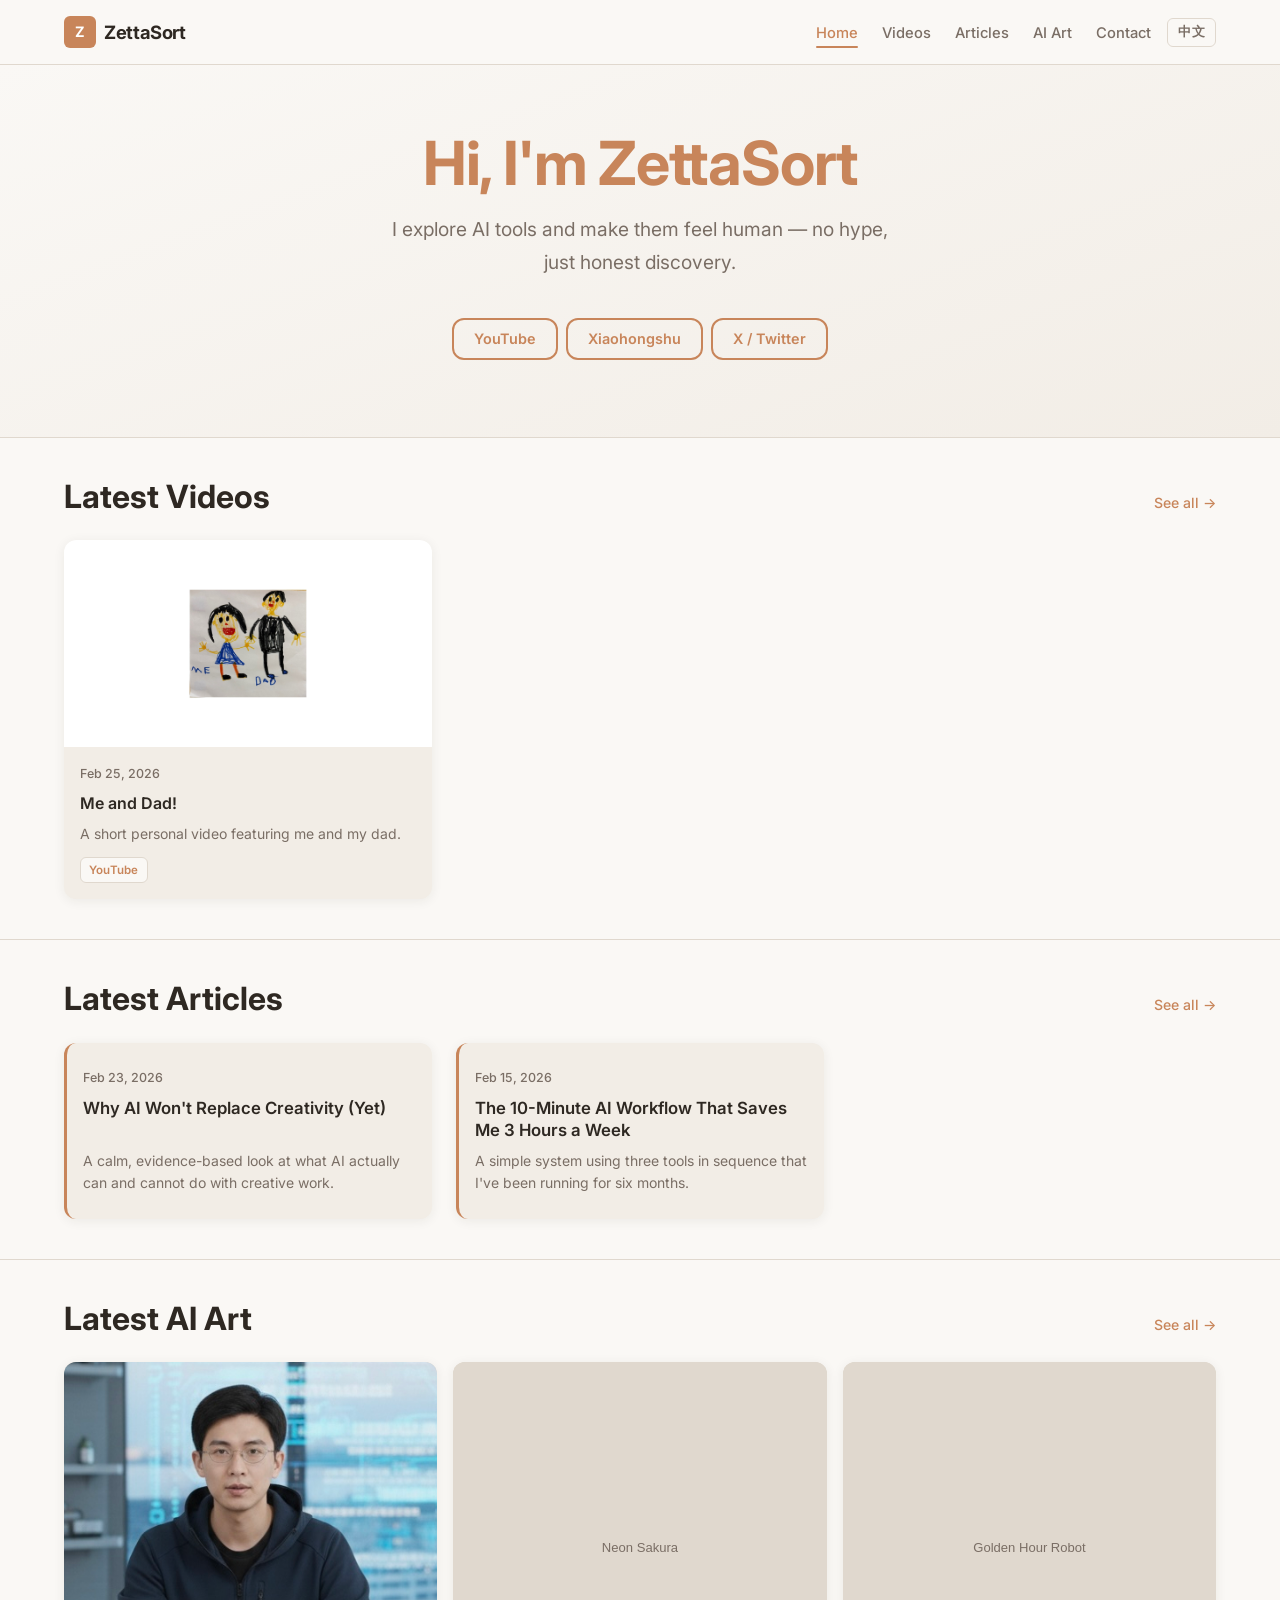
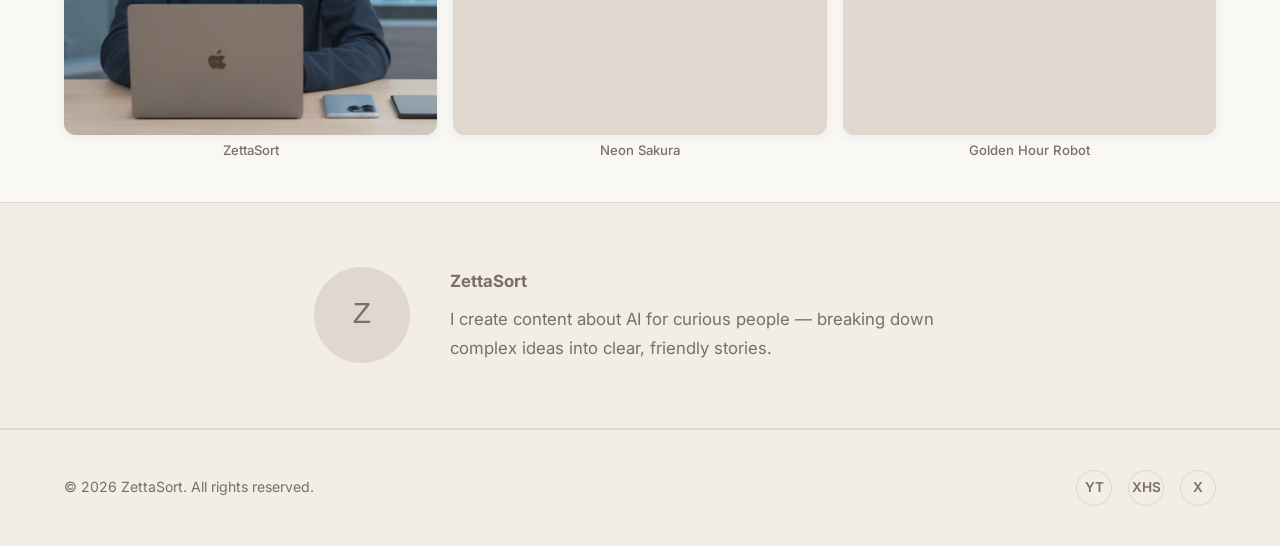
==== index.html @ 33625579 "Initial commit: ZettaSort personal website Complete static site with bilingual EN/ZH support, Decap " ====
<!DOCTYPE html>
<html lang="en" data-lang="en">
<head>
  <meta charset="UTF-8">
  <meta name="viewport" content="width=device-width, initial-scale=1.0">
  <meta name="description" content="ZettaSort — AI content creator. Videos, articles, and AI art exploring the future of artificial intelligence.">
  <title>ZettaSort — AI Content Creator</title>
  <link rel="stylesheet" href="css/base.css">
  <link rel="stylesheet" href="css/layout.css">
  <link rel="stylesheet" href="css/components.css">
</head>
<body data-page="home">

  <!-- ── Navigation ── -->
  <header class="site-header">
    <nav class="nav" role="navigation" aria-label="Main navigation">
      <a class="nav__logo" href="index.html" aria-label="ZettaSort home">
        <div class="nav__logo-mark" aria-hidden="true">Z</div>
        ZettaSort
      </a>
      <button class="nav__hamburger" id="hamburger"
              aria-label="Toggle navigation menu" aria-expanded="false">
        <span></span><span></span><span></span>
      </button>
      <ul class="nav__links" id="navLinks" role="list">
        <li><a href="index.html"    data-i18n="nav.home">Home</a></li>
        <li><a href="videos.html"   data-i18n="nav.videos">Videos</a></li>
        <li><a href="articles.html" data-i18n="nav.articles">Articles</a></li>
        <li><a href="art.html"      data-i18n="nav.art">AI Art</a></li>
        <li><a href="contact.html"  data-i18n="nav.contact">Contact</a></li>
      </ul>
      <button class="lang-toggle" id="langToggle" aria-label="Switch language">中文</button>
    </nav>
  </header>

  <!-- ── Main ── -->
  <main class="page-main" style="padding-block: 0;">

    <!-- Hero -->
    <section class="hero">
      <div class="hero__inner container">
        <h1 class="hero__title">
          <span data-i18n="home.hero.title">Hi, I'm ZettaSort</span>
        </h1>
        <p class="hero__tagline" data-i18n="home.hero.tagline">
          I explore AI tools and make them feel human — no hype, just honest discovery.
        </p>
        <div class="hero__social-links">
          <a class="btn btn--outline" href="https://www.youtube.com/@ZettaSort" target="_blank" rel="noopener"
             data-i18n="home.hero.yt">YouTube</a>
          <a class="btn btn--outline" href="https://www.xiaohongshu.com/user/profile/6729a3a4000000001d02c2bb?xsec_token=YByugDbW_jZWxoYH6QohM_JCKwJRqe5VmwM71KMIkJ3wg=&xsec_source=app_share&xhsshare=CopyLink&shareRedId=OD00OUQ4RT02NzUyOTgwNjdHOTlHN0hL&apptime=1772090564&share_id=cf8041309ef640d5a1a70d015d2a26c6" target="_blank" rel="noopener"
             data-i18n="home.hero.xhs">Xiaohongshu</a>
          <a class="btn btn--outline" href="https://x.com/jintanghe88?s=21" target="_blank" rel="noopener"
             data-i18n="home.hero.x">X / Twitter</a>
        </div>
      </div>
    </section>

    <!-- Latest Videos -->
    <section class="preview-section">
      <div class="container">
        <div class="section-header">
          <h2 data-i18n="home.latest.videos">Latest Videos</h2>
          <a class="see-all" href="videos.html" data-i18n="home.seeAll">See all →</a>
        </div>
        <div class="card-grid" id="homeVideos" aria-label="Latest videos"></div>
      </div>
    </section>

    <!-- Latest Articles -->
    <section class="preview-section">
      <div class="container">
        <div class="section-header">
          <h2 data-i18n="home.latest.articles">Latest Articles</h2>
          <a class="see-all" href="articles.html" data-i18n="home.seeAll">See all →</a>
        </div>
        <div class="card-grid" id="homeArticles" aria-label="Latest articles"></div>
      </div>
    </section>

    <!-- Latest AI Art -->
    <section class="preview-section">
      <div class="container">
        <div class="section-header">
          <h2 data-i18n="home.latest.art">Latest AI Art</h2>
          <a class="see-all" href="art.html" data-i18n="home.seeAll">See all →</a>
        </div>
        <div class="art-grid art-grid--preview" id="homeArt" aria-label="Latest AI art"></div>
      </div>
    </section>

    <!-- About snippet -->
    <section class="about-snippet">
      <div class="about-snippet__inner container">
        <img class="about-snippet__avatar"
             src="data:image/svg+xml,%3Csvg xmlns='http://www.w3.org/2000/svg' width='96' height='96' viewBox='0 0 96 96'%3E%3Ccircle fill='%23e0d8ce' cx='48' cy='48' r='48'/%3E%3Ctext fill='%237a6e65' font-family='sans-serif' font-size='32' x='50%25' y='50%25' text-anchor='middle' dominant-baseline='middle'%3EZ%3C/text%3E%3C/svg%3E"
             alt="ZettaSort avatar">
        <div class="about-snippet__text">
          <p class="about-snippet__name" data-i18n="home.about.name">ZettaSort</p>
          <p data-i18n="home.about.bio">
            I create content about AI for curious people — breaking down complex ideas into clear, friendly stories.
          </p>
        </div>
      </div>
    </section>

  </main>

  <!-- ── Footer ── -->
  <footer class="site-footer">
    <div class="footer__inner">
      <p class="footer__left" data-i18n="footer.copy">© 2026 ZettaSort. All rights reserved.</p>
      <div class="footer__social" aria-label="Social media links">
        <a href="https://www.youtube.com/@ZettaSort" target="_blank" rel="noopener" aria-label="YouTube" title="YouTube">YT</a>
        <a href="https://www.xiaohongshu.com/user/profile/6729a3a4000000001d02c2bb?xsec_token=YByugDbW_jZWxoYH6QohM_JCKwJRqe5VmwM71KMIkJ3wg=&xsec_source=app_share&xhsshare=CopyLink&shareRedId=OD00OUQ4RT02NzUyOTgwNjdHOTlHN0hL&apptime=1772090564&share_id=cf8041309ef640d5a1a70d015d2a26c6" target="_blank" rel="noopener" aria-label="Xiaohongshu" title="Xiaohongshu">XHS</a>
        <a href="https://x.com/jintanghe88?s=21" target="_blank" rel="noopener" aria-label="X / Twitter" title="X / Twitter">X</a>
      </div>
    </div>
  </footer>

  <script src="https://identity.netlify.com/v1/netlify-identity-widget.js"></script>
  <script src="js/i18n.js"></script>
  <script src="js/content-loader.js"></script>
  <script src="js/render.js"></script>
  <script src="js/main.js"></script>
  <script>
    /* Redirect to /admin/ after Netlify Identity login */
    if (window.netlifyIdentity) {
      window.netlifyIdentity.on('init', user => {
        if (!user) {
          window.netlifyIdentity.on('login', () => {
            document.location.href = '/admin/';
          });
        }
      });
    }
  </script>
</body>
</html>
---- css/base.css ----
/* ============================================================
   base.css — Design tokens, reset, typography
   ============================================================ */

@import url('https://fonts.googleapis.com/css2?family=Inter:wght@400;500;600;700&display=swap');

/* ── Design Tokens ─────────────────────────────────────────── */
:root {
  /* Brand colors */
  --color-bg:          #faf8f5;
  --color-surface:     #f2ede6;
  --color-accent:      #c8855a;
  --color-accent-dark: #a8643a;
  --color-text:        #2e2822;
  --color-text-muted:  #7a6e65;
  --color-border:      #e0d8ce;
  --color-white:       #ffffff;

  /* Typography */
  --font-sans: 'Inter', 'PingFang SC', 'Noto Sans SC', 'Microsoft YaHei', sans-serif;
  --line-height-base:    1.75;
  --line-height-heading: 1.2;

  /* Spacing */
  --space-xs:  0.25rem;
  --space-sm:  0.5rem;
  --space-md:  1rem;
  --space-lg:  1.5rem;
  --space-xl:  2.5rem;
  --space-2xl: 4rem;

  /* Radii */
  --radius-sm: 6px;
  --radius-md: 12px;
  --radius-lg: 20px;

  /* Shadows */
  --shadow-card:       0 2px 12px rgba(46, 40, 34, 0.07);
  --shadow-card-hover: 0 6px 24px rgba(46, 40, 34, 0.13);

  /* Transitions */
  --transition-fast: 150ms ease;
  --transition-base: 250ms ease;

  /* Layout */
  --container-max:    1200px;
  --container-narrow: 760px;
}

/* ── Reset ─────────────────────────────────────────────────── */
*, *::before, *::after {
  box-sizing: border-box;
  margin: 0;
  padding: 0;
}

html {
  font-size: 16px;
  scroll-behavior: smooth;
  -webkit-text-size-adjust: 100%;
}

body {
  font-family: var(--font-sans);
  font-size: 1rem;
  line-height: var(--line-height-base);
  color: var(--color-text);
  background-color: var(--color-bg);
  min-height: 100vh;
}

img, video {
  display: block;
  max-width: 100%;
  height: auto;
}

a {
  color: var(--color-accent);
  text-decoration: none;
  transition: color var(--transition-fast);
}

a:hover { color: var(--color-accent-dark); }

ul, ol { list-style: none; }

button, input, select, textarea {
  font-family: inherit;
  font-size: inherit;
}

/* ── Typography ────────────────────────────────────────────── */
h1, h2, h3, h4 {
  line-height: var(--line-height-heading);
  font-weight: 700;
  color: var(--color-text);
}

h1 { font-size: clamp(1.8rem, 4vw, 3rem); }
h2 { font-size: clamp(1.4rem, 3vw, 2rem); }
h3 { font-size: 1.15rem; }

p { color: var(--color-text); }

/* ── Utility ───────────────────────────────────────────────── */
.sr-only {
  position: absolute;
  width: 1px; height: 1px;
  padding: 0; margin: -1px;
  overflow: hidden;
  clip: rect(0,0,0,0);
  border: 0;
}

.text-muted { color: var(--color-text-muted); }
---- css/layout.css ----
/* ============================================================
   layout.css — Nav, footer, containers, grids, responsive
   ============================================================ */

/* ── Containers ────────────────────────────────────────────── */
.container {
  max-width: var(--container-max);
  margin-inline: auto;
  padding-inline: var(--space-lg);
}

.container--narrow {
  max-width: var(--container-narrow);
  margin-inline: auto;
  padding-inline: var(--space-lg);
}

/* ── Site Header / Nav ─────────────────────────────────────── */
.site-header {
  position: sticky;
  top: 0;
  z-index: 100;
  background: rgba(250, 248, 245, 0.92);
  backdrop-filter: blur(10px);
  -webkit-backdrop-filter: blur(10px);
  border-bottom: 1px solid var(--color-border);
}

.nav {
  display: flex;
  align-items: center;
  gap: var(--space-md);
  height: 64px;
  max-width: var(--container-max);
  margin-inline: auto;
  padding-inline: var(--space-lg);
}

.nav__logo {
  margin-right: auto;
  display: flex;
  align-items: center;
  gap: var(--space-sm);
  font-weight: 700;
  font-size: 1.15rem;
  color: var(--color-text);
  letter-spacing: -0.02em;
}

.nav__logo:hover { color: var(--color-accent); }

.nav__logo-mark {
  width: 32px;
  height: 32px;
  background: var(--color-accent);
  border-radius: var(--radius-sm);
  display: flex;
  align-items: center;
  justify-content: center;
  color: white;
  font-weight: 700;
  font-size: 0.9rem;
  flex-shrink: 0;
}

.nav__links {
  display: flex;
  align-items: center;
  gap: var(--space-lg);
}

.nav__links a {
  font-size: 0.92rem;
  font-weight: 500;
  color: var(--color-text-muted);
  transition: color var(--transition-fast);
  padding-block: var(--space-xs);
  position: relative;
}

.nav__links a::after {
  content: '';
  position: absolute;
  bottom: -2px;
  left: 0; right: 0;
  height: 2px;
  background: var(--color-accent);
  border-radius: 2px;
  transform: scaleX(0);
  transition: transform var(--transition-fast);
}

.nav__links a:hover,
.nav__links a.is-active {
  color: var(--color-accent);
}

.nav__links a.is-active::after,
.nav__links a:hover::after {
  transform: scaleX(1);
}

/* Hamburger (mobile only) */
.nav__hamburger {
  display: none;
  flex-direction: column;
  justify-content: center;
  gap: 5px;
  width: 36px;
  height: 36px;
  background: none;
  border: none;
  cursor: pointer;
  padding: 4px;
  border-radius: var(--radius-sm);
}

.nav__hamburger span {
  display: block;
  height: 2px;
  background: var(--color-text);
  border-radius: 2px;
  transition: all var(--transition-fast);
}

.nav__hamburger.is-open span:nth-child(1) { transform: translateY(7px) rotate(45deg); }
.nav__hamburger.is-open span:nth-child(2) { opacity: 0; }
.nav__hamburger.is-open span:nth-child(3) { transform: translateY(-7px) rotate(-45deg); }

/* Lang toggle */
.lang-toggle {
  background: none;
  border: 1.5px solid var(--color-border);
  border-radius: var(--radius-sm);
  padding: 5px 10px;
  font-size: 0.8rem;
  font-weight: 600;
  cursor: pointer;
  color: var(--color-text-muted);
  transition: all var(--transition-fast);
  white-space: nowrap;
  letter-spacing: 0.02em;
}

.lang-toggle:hover {
  border-color: var(--color-accent);
  color: var(--color-accent);
}

/* ── Page Main ─────────────────────────────────────────────── */
.page-main {
  min-height: calc(100vh - 64px - 88px);
  padding-block: var(--space-2xl);
}

.page-title {
  font-size: clamp(1.8rem, 4vw, 2.8rem);
  margin-bottom: var(--space-sm);
}

.page-subtitle {
  color: var(--color-text-muted);
  font-size: 1rem;
  margin-bottom: var(--space-xl);
}

/* ── Section helpers ───────────────────────────────────────── */
.preview-section {
  padding-block: var(--space-xl);
}

.preview-section + .preview-section {
  border-top: 1px solid var(--color-border);
}

.section-header {
  display: flex;
  justify-content: space-between;
  align-items: baseline;
  margin-bottom: var(--space-lg);
}

.see-all {
  font-size: 0.88rem;
  font-weight: 500;
  color: var(--color-accent);
  flex-shrink: 0;
}

.see-all:hover { color: var(--color-accent-dark); }

/* ── Card Grids ────────────────────────────────────────────── */
.card-grid {
  display: grid;
  gap: var(--space-lg);
  grid-template-columns: repeat(auto-fill, minmax(290px, 1fr));
}

/* ── Art Grid ──────────────────────────────────────────────── */
.art-grid {
  display: grid;
  gap: var(--space-md);
  grid-template-columns: repeat(auto-fill, minmax(220px, 1fr));
}

.art-grid--preview {
  grid-template-columns: repeat(3, 1fr);
}

/* ── Pagination ────────────────────────────────────────────── */
.pagination {
  text-align: center;
  margin-top: var(--space-xl);
}

/* ── Site Footer ───────────────────────────────────────────── */
.site-footer {
  border-top: 1px solid var(--color-border);
  padding-block: var(--space-xl);
  background: var(--color-surface);
}

.footer__inner {
  max-width: var(--container-max);
  margin-inline: auto;
  padding-inline: var(--space-lg);
  display: flex;
  justify-content: space-between;
  align-items: center;
  flex-wrap: wrap;
  gap: var(--space-md);
}

.footer__left { color: var(--color-text-muted); font-size: 0.88rem; }

.footer__social {
  display: flex;
  gap: var(--space-md);
  align-items: center;
}

.footer__social a {
  display: flex;
  align-items: center;
  justify-content: center;
  width: 36px;
  height: 36px;
  border-radius: 50%;
  border: 1.5px solid var(--color-border);
  transition: all var(--transition-fast);
  color: var(--color-text-muted);
  font-size: 0.85rem;
  font-weight: 600;
}

.footer__social a:hover {
  border-color: var(--color-accent);
  color: var(--color-accent);
  background: var(--color-bg);
}

/* ── Responsive ────────────────────────────────────────────── */
@media (max-width: 768px) {
  .nav__links {
    display: none;
    flex-direction: column;
    align-items: flex-start;
    gap: 0;
    position: absolute;
    top: 64px;
    left: 0; right: 0;
    background: var(--color-bg);
    padding: var(--space-md) var(--space-lg) var(--space-lg);
    border-bottom: 1px solid var(--color-border);
    box-shadow: 0 8px 24px rgba(46,40,34,0.08);
  }

  .nav__links.is-open { display: flex; }

  .nav__links a {
    width: 100%;
    padding-block: var(--space-sm);
    font-size: 1rem;
    border-bottom: 1px solid var(--color-border);
  }

  .nav__links a:last-child { border-bottom: none; }
  .nav__links a::after { display: none; }

  .nav__hamburger { display: flex; }

  .art-grid--preview {
    grid-template-columns: repeat(2, 1fr);
  }

  .section-header { flex-wrap: wrap; gap: var(--space-sm); }
}

@media (max-width: 480px) {
  .card-grid { grid-template-columns: 1fr; }
  .art-grid,
  .art-grid--preview { grid-template-columns: repeat(2, 1fr); }
  .footer__inner { flex-direction: column; text-align: center; }
  .page-main { padding-block: var(--space-xl); }
}
---- css/components.css ----
/* ============================================================
   components.css — Cards, buttons, hero, lightbox, form, etc.
   ============================================================ */

/* ── Buttons ───────────────────────────────────────────────── */
.btn {
  display: inline-flex;
  align-items: center;
  justify-content: center;
  gap: var(--space-sm);
  padding: 0.55rem 1.25rem;
  border-radius: var(--radius-md);
  font-size: 0.9rem;
  font-weight: 600;
  cursor: pointer;
  transition: all var(--transition-fast);
  border: 2px solid transparent;
  text-decoration: none;
  line-height: 1.4;
}

.btn--primary {
  background: var(--color-accent);
  color: var(--color-white);
  border-color: var(--color-accent);
}
.btn--primary:hover {
  background: var(--color-accent-dark);
  border-color: var(--color-accent-dark);
  color: var(--color-white);
}

.btn--outline {
  background: transparent;
  border-color: var(--color-accent);
  color: var(--color-accent);
}
.btn--outline:hover {
  background: var(--color-accent);
  color: var(--color-white);
}

.btn--ghost {
  background: transparent;
  border-color: var(--color-border);
  color: var(--color-text-muted);
}
.btn--ghost:hover {
  border-color: var(--color-accent);
  color: var(--color-accent);
}

.btn--sm { padding: 0.3rem 0.8rem; font-size: 0.8rem; }

.btn:disabled {
  opacity: 0.5;
  cursor: not-allowed;
}

/* ── Cards ─────────────────────────────────────────────────── */
.card {
  background: var(--color-surface);
  border-radius: var(--radius-md);
  box-shadow: var(--shadow-card);
  overflow: hidden;
  transition: box-shadow var(--transition-base), transform var(--transition-base);
  display: flex;
  flex-direction: column;
}

.card:hover {
  box-shadow: var(--shadow-card-hover);
  transform: translateY(-3px);
}

.card__thumb {
  display: block;
  aspect-ratio: 16 / 9;
  overflow: hidden;
  background: var(--color-border);
  flex-shrink: 0;
}

.card__thumb img {
  width: 100%;
  height: 100%;
  object-fit: cover;
  transition: transform var(--transition-base);
}

.card:hover .card__thumb img { transform: scale(1.04); }

/* Placeholder thumb (SVG inline) */
.card__thumb--placeholder {
  display: flex;
  align-items: center;
  justify-content: center;
  background: var(--color-border);
  color: var(--color-text-muted);
  font-size: 2rem;
}

.card__body {
  padding: var(--space-md);
  flex: 1;
  display: flex;
  flex-direction: column;
  gap: var(--space-xs);
}

.card__date {
  font-size: 0.78rem;
  color: var(--color-text-muted);
  font-weight: 500;
}

.card__title {
  font-size: 1rem;
  font-weight: 600;
  line-height: 1.35;
  margin-top: var(--space-xs);
}

.card__title a {
  color: var(--color-text);
  transition: color var(--transition-fast);
}
.card__title a:hover { color: var(--color-accent); }

.card__desc {
  font-size: 0.875rem;
  color: var(--color-text-muted);
  line-height: 1.6;
  display: -webkit-box;
  -webkit-line-clamp: 2;
  -webkit-box-orient: vertical;
  overflow: hidden;
  margin-top: auto;
  padding-top: var(--space-xs);
}

.card__platform {
  display: inline-block;
  margin-top: var(--space-sm);
  font-size: 0.72rem;
  font-weight: 600;
  padding: 2px 8px;
  border-radius: var(--radius-sm);
  background: var(--color-bg);
  color: var(--color-accent);
  border: 1px solid var(--color-border);
  letter-spacing: 0.02em;
  width: fit-content;
}

/* Text-only article card (no thumbnail) */
.card--text {
  border-left: 3px solid var(--color-accent);
}

.card--text .card__body {
  padding: var(--space-lg) var(--space-md);
}

.card--text .card__title { font-size: 1.05rem; }

/* ── Art Tiles ─────────────────────────────────────────────── */
.art-item {
  display: flex;
  flex-direction: column;
}

.art-item__caption {
  margin-top: var(--space-xs);
  font-size: 0.82rem;
  color: var(--color-text-muted);
  text-align: center;
  font-weight: 500;
  white-space: nowrap;
  overflow: hidden;
  text-overflow: ellipsis;
}

.art-tile {
  position: relative;
  aspect-ratio: 1;
  overflow: hidden;
  border-radius: var(--radius-md);
  cursor: pointer;
  box-shadow: var(--shadow-card);
  background: var(--color-border);
}

.art-tile img {
  width: 100%;
  height: 100%;
  object-fit: cover;
  transition: transform var(--transition-base);
}

.art-tile:hover img { transform: scale(1.06); }

.art-tile__overlay {
  position: absolute;
  inset: 0;
  background: linear-gradient(to top, rgba(46,40,34,0.72) 0%, rgba(46,40,34,0) 60%);
  display: flex;
  align-items: flex-end;
  padding: var(--space-md);
  opacity: 0;
  transition: opacity var(--transition-base);
}

.art-tile:hover .art-tile__overlay { opacity: 1; }

.art-tile__title {
  color: #fff;
  font-size: 0.88rem;
  font-weight: 600;
  line-height: 1.3;
}

/* ── Lightbox ───────────────────────────────────────────────── */
.lightbox {
  position: fixed;
  inset: 0;
  background: rgba(20, 16, 12, 0.92);
  z-index: 1000;
  display: flex;
  align-items: center;
  justify-content: center;
  padding: var(--space-lg);
}

.lightbox[hidden] { display: none; }

.lightbox__inner {
  max-width: min(90vw, 900px);
  width: 100%;
  text-align: center;
}

.lightbox__img {
  max-width: 100%;
  max-height: 72vh;
  border-radius: var(--radius-md);
  object-fit: contain;
  box-shadow: 0 20px 60px rgba(0,0,0,0.5);
}

.lightbox__caption {
  color: rgba(255,255,255,0.9);
  margin-top: var(--space-md);
}

.lightbox__caption h3 {
  font-size: 1.05rem;
  color: #fff;
  margin-bottom: var(--space-xs);
}

.lightbox__caption p {
  font-size: 0.88rem;
  color: rgba(255,255,255,0.65);
}

.lightbox__close {
  position: absolute;
  top: var(--space-lg);
  right: var(--space-lg);
  background: rgba(255,255,255,0.1);
  border: none;
  color: #fff;
  font-size: 1.4rem;
  width: 42px;
  height: 42px;
  border-radius: 50%;
  cursor: pointer;
  display: flex;
  align-items: center;
  justify-content: center;
  transition: background var(--transition-fast);
  line-height: 1;
}

.lightbox__close:hover { background: rgba(255,255,255,0.22); }

.lightbox__prev,
.lightbox__next {
  position: absolute;
  top: 50%;
  transform: translateY(-50%);
  background: rgba(255,255,255,0.1);
  border: none;
  color: #fff;
  font-size: 1.8rem;
  width: 48px;
  height: 48px;
  border-radius: 50%;
  cursor: pointer;
  display: flex;
  align-items: center;
  justify-content: center;
  transition: background var(--transition-fast);
}

.lightbox__prev { left: var(--space-lg); }
.lightbox__next { right: var(--space-lg); }
.lightbox__prev:hover,
.lightbox__next:hover { background: rgba(255,255,255,0.22); }

@media (max-width: 600px) {
  .lightbox__prev { left: var(--space-sm); }
  .lightbox__next { right: var(--space-sm); }
}

/* ── Hero ───────────────────────────────────────────────────── */
.hero {
  padding-block: var(--space-2xl) calc(var(--space-2xl) * 1.2);
  text-align: center;
  background: linear-gradient(160deg, var(--color-bg) 0%, var(--color-surface) 100%);
  border-bottom: 1px solid var(--color-border);
}

.hero__inner { max-width: 680px; margin-inline: auto; }

.hero__title {
  font-size: clamp(2.2rem, 5.5vw, 3.8rem);
  font-weight: 700;
  line-height: 1.12;
  margin-bottom: var(--space-md);
  letter-spacing: -0.02em;
}

.hero__title span { color: var(--color-accent); }

.hero__tagline {
  font-size: clamp(1rem, 2vw, 1.2rem);
  color: var(--color-text-muted);
  margin-bottom: var(--space-xl);
  max-width: 520px;
  margin-inline: auto;
  line-height: 1.7;
}

.hero__social-links {
  display: flex;
  gap: var(--space-sm);
  justify-content: center;
  flex-wrap: wrap;
}

/* ── About Snippet (Home) ──────────────────────────────────── */
.about-snippet {
  padding-block: var(--space-2xl);
  background: var(--color-surface);
  border-top: 1px solid var(--color-border);
  border-bottom: 1px solid var(--color-border);
}

.about-snippet__inner {
  display: flex;
  align-items: center;
  gap: var(--space-xl);
  max-width: 700px;
  margin-inline: auto;
}

.about-snippet__avatar {
  width: 96px;
  height: 96px;
  border-radius: 50%;
  object-fit: cover;
  flex-shrink: 0;
  border: 3px solid var(--color-border);
  background: var(--color-border);
}

.about-snippet__text p {
  font-size: 1.05rem;
  line-height: 1.75;
  color: var(--color-text-muted);
}

.about-snippet__name {
  font-weight: 700;
  font-size: 1.1rem;
  margin-bottom: var(--space-sm);
  color: var(--color-text);
}

@media (max-width: 480px) {
  .about-snippet__inner { flex-direction: column; text-align: center; }
  .hero__social-links { flex-direction: column; align-items: center; }
}

/* ── Breadcrumb ─────────────────────────────────────────────── */
.breadcrumb {
  margin-bottom: var(--space-xl);
  font-size: 0.88rem;
}

.breadcrumb a { color: var(--color-text-muted); }
.breadcrumb a:hover { color: var(--color-accent); }

/* ── Article ────────────────────────────────────────────────── */
.article-header { margin-bottom: var(--space-xl); }

.article-title {
  font-size: clamp(1.6rem, 3.5vw, 2.4rem);
  line-height: 1.2;
  letter-spacing: -0.02em;
}

.article-meta {
  margin-top: var(--space-sm);
  color: var(--color-text-muted);
  font-size: 0.85rem;
}

.article-body {
  margin-top: var(--space-xl);
  padding-top: var(--space-xl);
  border-top: 1px solid var(--color-border);
}

.article-body h2 {
  font-size: 1.5rem;
  margin-top: var(--space-xl);
  margin-bottom: var(--space-md);
}

.article-body h3 {
  font-size: 1.2rem;
  margin-top: var(--space-lg);
  margin-bottom: var(--space-sm);
}

.article-body p { margin-bottom: var(--space-md); line-height: 1.85; }

.article-body ul, .article-body ol {
  padding-left: var(--space-xl);
  margin-bottom: var(--space-md);
  list-style: revert;
}

.article-body li { margin-bottom: var(--space-xs); line-height: 1.7; }

.article-body blockquote {
  border-left: 4px solid var(--color-accent);
  padding-left: var(--space-lg);
  margin-block: var(--space-lg);
  color: var(--color-text-muted);
  font-style: italic;
}

.article-body strong { font-weight: 700; color: var(--color-text); }
.article-body em { font-style: italic; }

.article-body code {
  font-family: 'SFMono-Regular', 'Consolas', monospace;
  font-size: 0.88em;
  background: var(--color-surface);
  padding: 2px 6px;
  border-radius: var(--radius-sm);
  border: 1px solid var(--color-border);
}

.article-share {
  margin-top: var(--space-2xl);
  padding-top: var(--space-lg);
  border-top: 1px solid var(--color-border);
  display: flex;
  align-items: center;
  gap: var(--space-sm);
  flex-wrap: wrap;
  font-size: 0.9rem;
  color: var(--color-text-muted);
}

/* ── Contact Form ───────────────────────────────────────────── */
.contact-intro {
  color: var(--color-text-muted);
  font-size: 1.05rem;
  margin-bottom: var(--space-xl);
  line-height: 1.7;
}

.contact-form {
  display: flex;
  flex-direction: column;
  gap: var(--space-lg);
}

.form-group {
  display: flex;
  flex-direction: column;
  gap: var(--space-xs);
}

.form-group label {
  font-weight: 600;
  font-size: 0.88rem;
  color: var(--color-text);
}

.form-group input,
.form-group select,
.form-group textarea {
  padding: 0.65rem var(--space-md);
  border: 1.5px solid var(--color-border);
  border-radius: var(--radius-sm);
  background: var(--color-surface);
  color: var(--color-text);
  font-size: 0.95rem;
  transition: border-color var(--transition-fast), box-shadow var(--transition-fast);
  width: 100%;
}

.form-group input:focus,
.form-group select:focus,
.form-group textarea:focus {
  outline: none;
  border-color: var(--color-accent);
  box-shadow: 0 0 0 3px rgba(200, 133, 90, 0.15);
}

.form-group textarea { resize: vertical; min-height: 140px; }

.form-success {
  margin-top: var(--space-md);
  padding: var(--space-md);
  background: #f0faf0;
  border: 1px solid #b8ddb8;
  border-radius: var(--radius-sm);
  color: #2d6a2d;
  font-size: 0.95rem;
  text-align: center;
}

/* ── Empty State ────────────────────────────────────────────── */
.empty-state {
  text-align: center;
  padding: var(--space-2xl);
  color: var(--color-text-muted);
  font-size: 0.95rem;
}
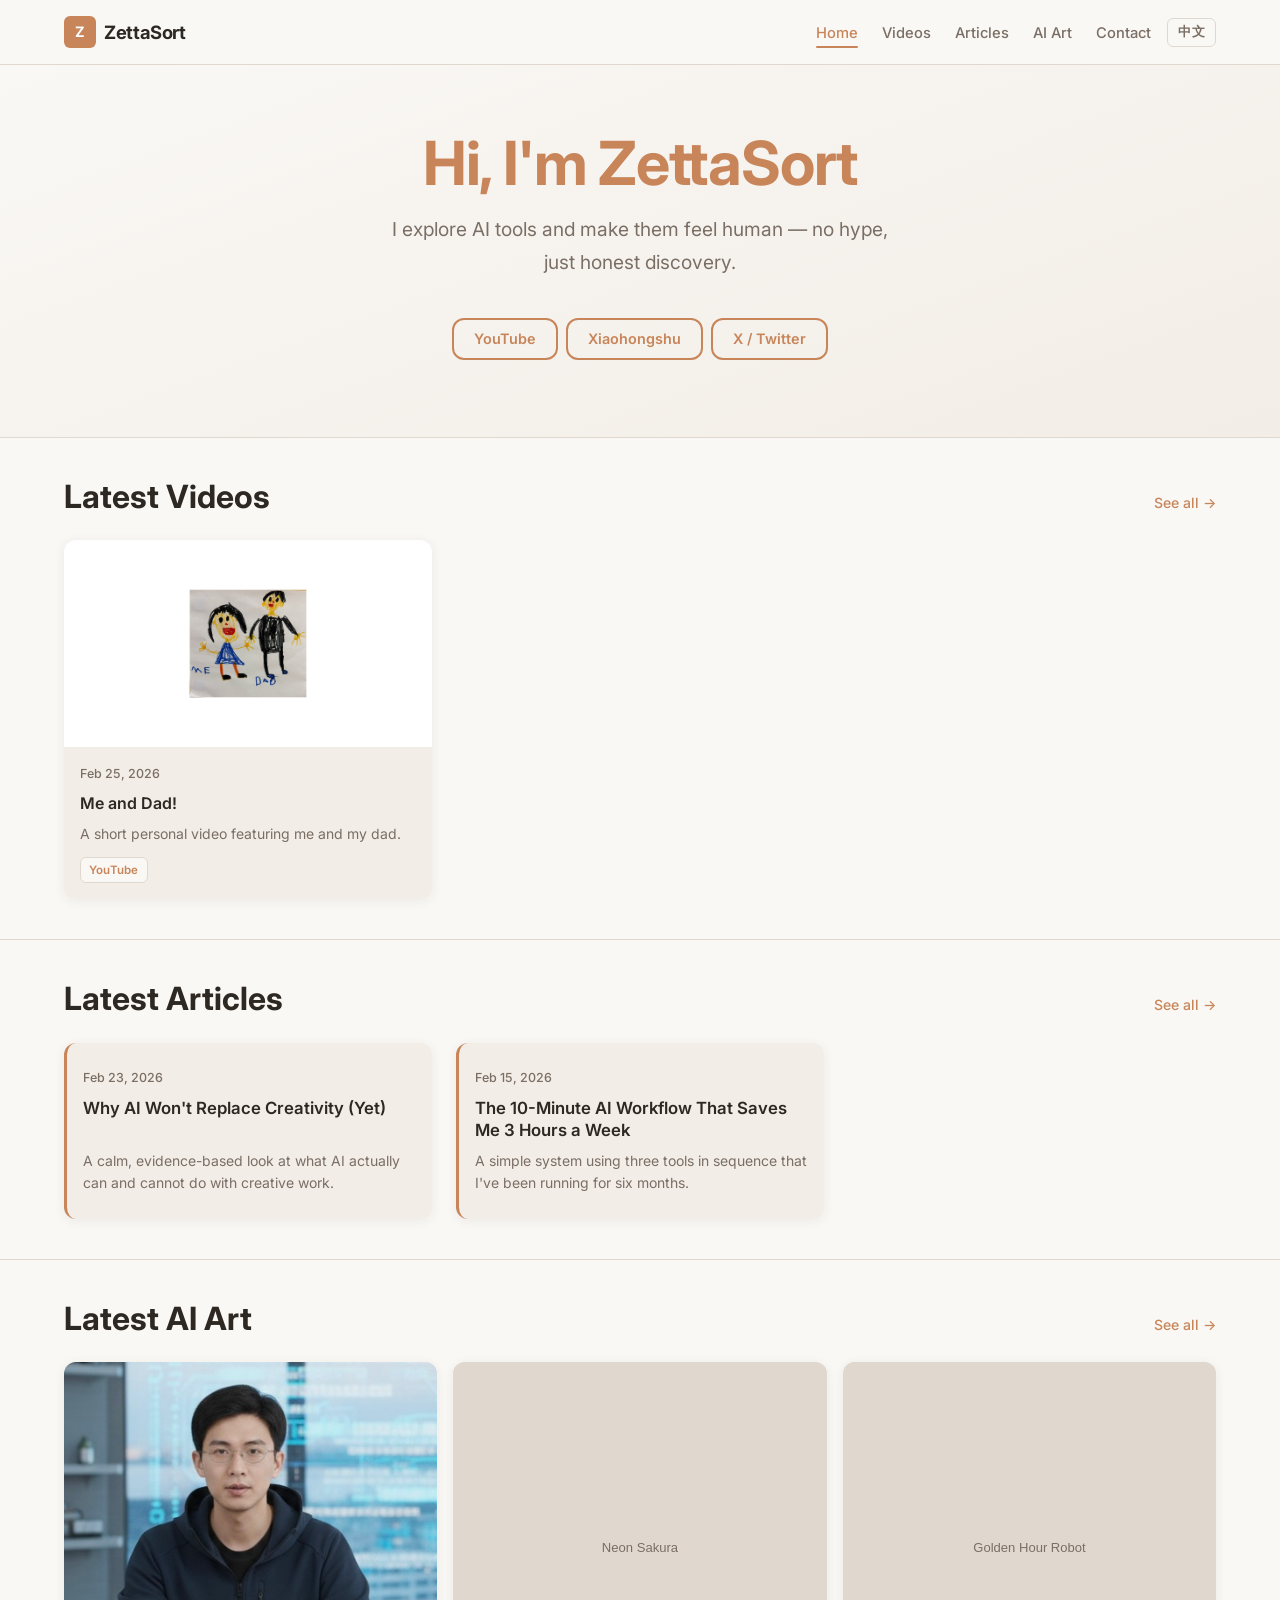
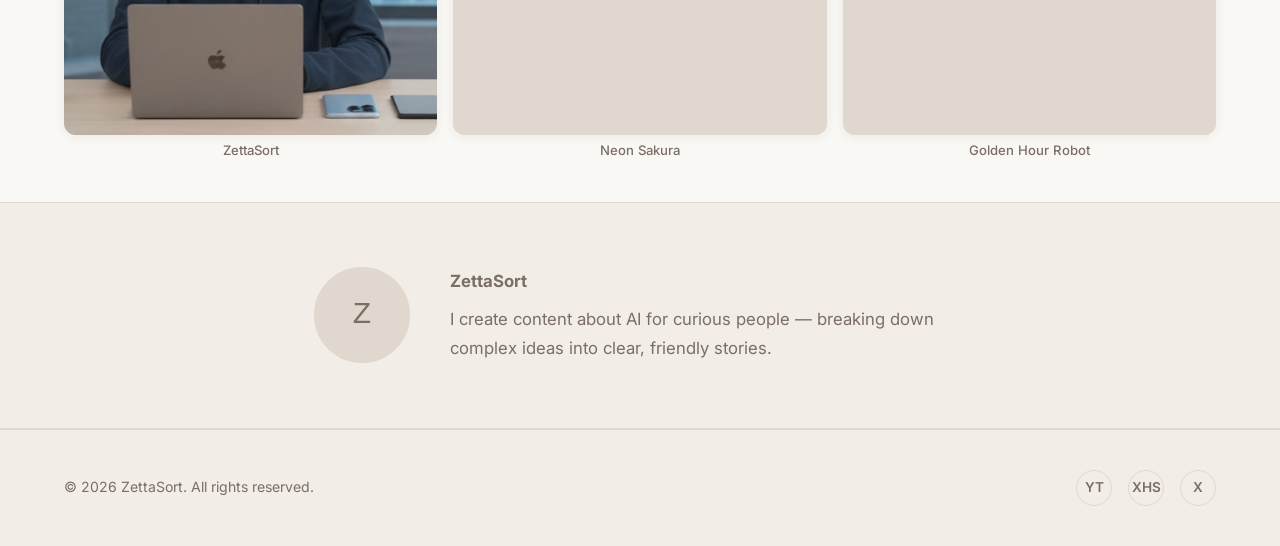
==== commit 597eb5f5: "Add subtle animations: hero fade-in, card hover scale, scroll reveal - Hero title/tagline/buttons st" ====
--- a/index.html
+++ b/index.html
@@ -5,6 +5,7 @@
   <meta name="viewport" content="width=device-width, initial-scale=1.0">
   <meta name="description" content="ZettaSort — AI content creator. Videos, articles, and AI art exploring the future of artificial intelligence.">
   <title>ZettaSort — AI Content Creator</title>
+  <link rel="icon" type="image/svg+xml" href="assets/icons/favicon.svg">
   <link rel="stylesheet" href="css/base.css">
   <link rel="stylesheet" href="css/layout.css">
   <link rel="stylesheet" href="css/components.css">
@@ -57,7 +58,7 @@
     </section>
 
     <!-- Latest Videos -->
-    <section class="preview-section">
+    <section class="preview-section reveal">
       <div class="container">
         <div class="section-header">
           <h2 data-i18n="home.latest.videos">Latest Videos</h2>
@@ -68,7 +69,7 @@
     </section>
 
     <!-- Latest Articles -->
-    <section class="preview-section">
+    <section class="preview-section reveal">
       <div class="container">
         <div class="section-header">
           <h2 data-i18n="home.latest.articles">Latest Articles</h2>
@@ -79,7 +80,7 @@
     </section>
 
     <!-- Latest AI Art -->
-    <section class="preview-section">
+    <section class="preview-section reveal">
       <div class="container">
         <div class="section-header">
           <h2 data-i18n="home.latest.art">Latest AI Art</h2>
@@ -90,7 +91,7 @@
     </section>
 
     <!-- About snippet -->
-    <section class="about-snippet">
+    <section class="about-snippet reveal">
       <div class="about-snippet__inner container">
         <img class="about-snippet__avatar"
              src="data:image/svg+xml,%3Csvg xmlns='http://www.w3.org/2000/svg' width='96' height='96' viewBox='0 0 96 96'%3E%3Ccircle fill='%23e0d8ce' cx='48' cy='48' r='48'/%3E%3Ctext fill='%237a6e65' font-family='sans-serif' font-size='32' x='50%25' y='50%25' text-anchor='middle' dominant-baseline='middle'%3EZ%3C/text%3E%3C/svg%3E"
@@ -119,6 +120,7 @@
   </footer>
 
   <script src="https://identity.netlify.com/v1/netlify-identity-widget.js"></script>
+  <script src="js/animations.js"></script>
   <script src="js/i18n.js"></script>
   <script src="js/content-loader.js"></script>
   <script src="js/render.js"></script>
--- a/css/components.css
+++ b/css/components.css
@@ -70,7 +70,7 @@
 
 .card:hover {
   box-shadow: var(--shadow-card-hover);
-  transform: translateY(-3px);
+  transform: translateY(-4px) scale(1.015);
 }
 
 .card__thumb {
@@ -545,3 +545,33 @@
   color: var(--color-text-muted);
   font-size: 0.95rem;
 }
+
+/* ── Animations ─────────────────────────────────────────────── */
+@keyframes fadeInUp {
+  from { opacity: 0; transform: translateY(22px); }
+  to   { opacity: 1; transform: translateY(0); }
+}
+
+/* Hero: staggered fade-in on load */
+.hero__title       { animation: fadeInUp 0.6s ease both; }
+.hero__tagline     { animation: fadeInUp 0.6s 0.15s ease both; }
+.hero__social-links { animation: fadeInUp 0.6s 0.3s ease both; }
+
+/* Scroll reveal */
+.reveal {
+  opacity: 0;
+  transform: translateY(20px);
+  transition: opacity 0.55s ease, transform 0.55s ease;
+}
+.reveal.is-visible {
+  opacity: 1;
+  transform: none;
+}
+
+/* Respect reduced-motion preference */
+@media (prefers-reduced-motion: reduce) {
+  .hero__title,
+  .hero__tagline,
+  .hero__social-links { animation: none; }
+  .reveal { opacity: 1; transform: none; transition: none; }
+}
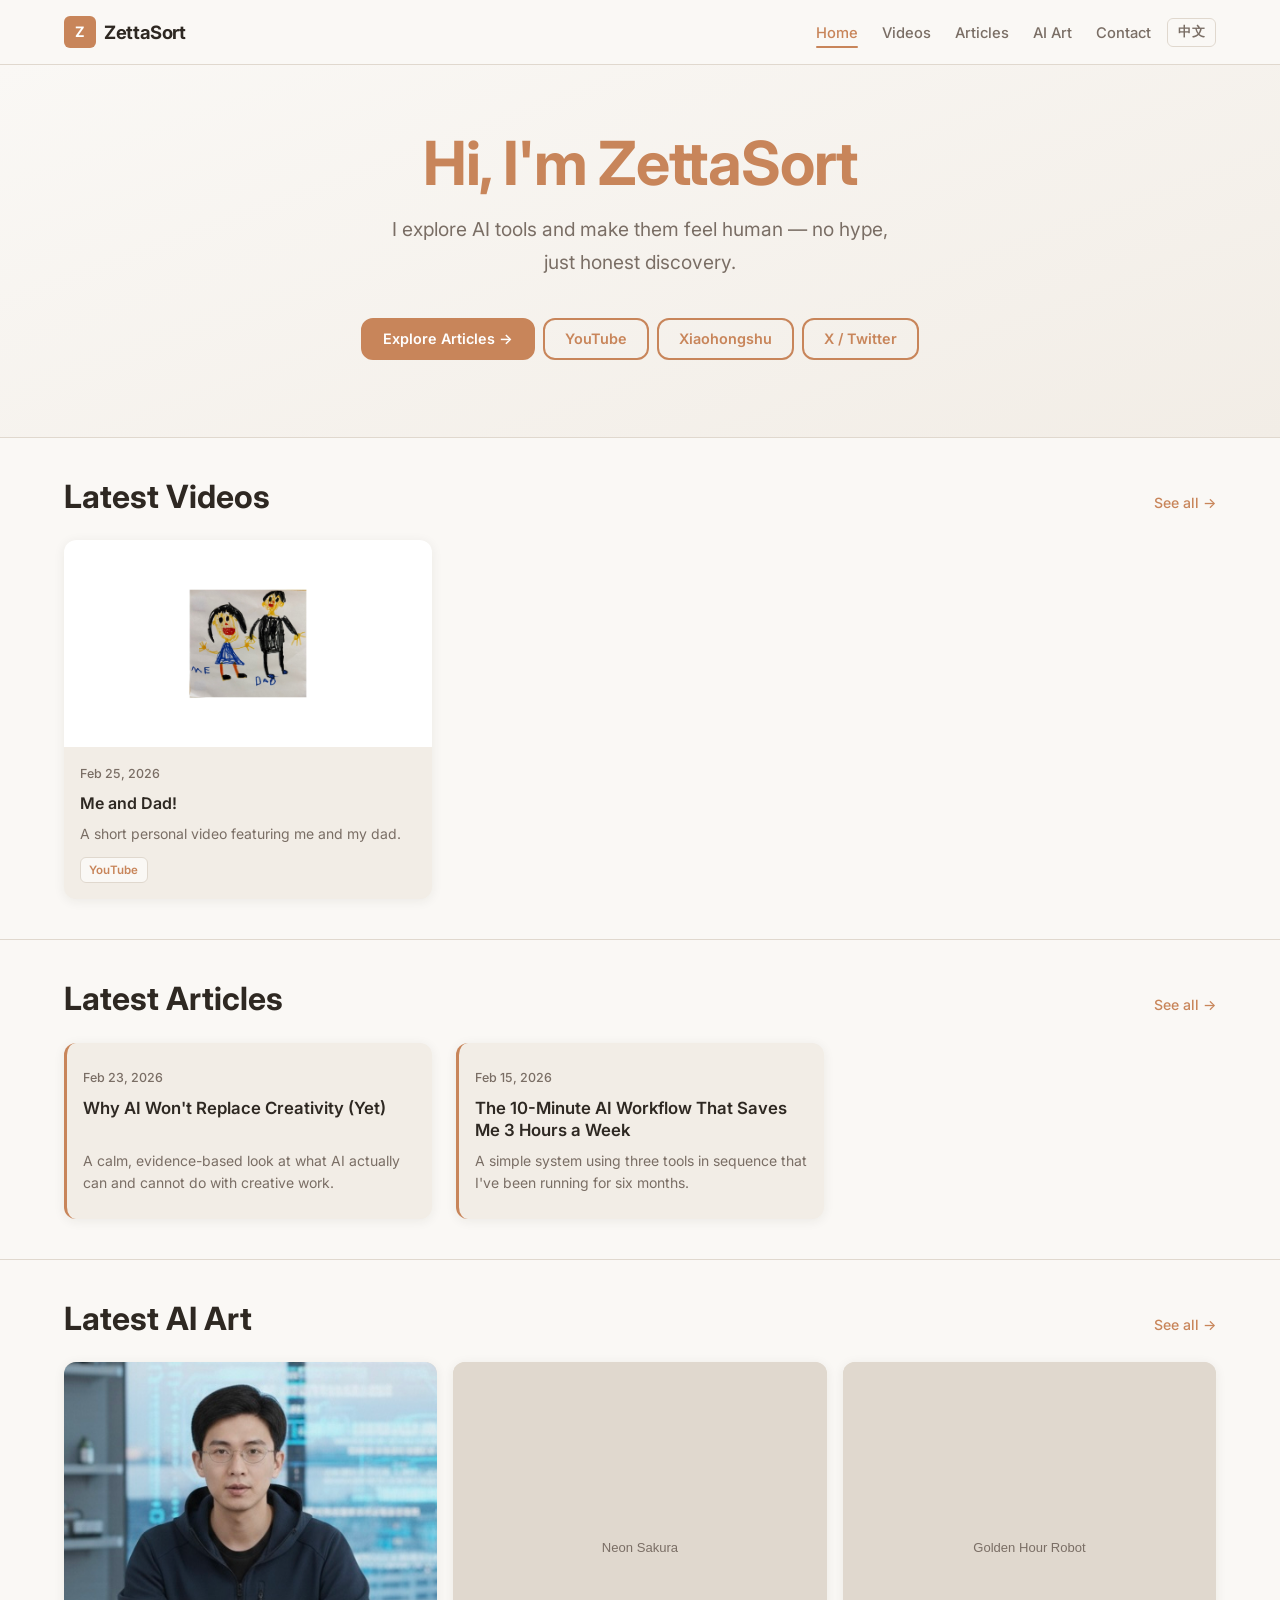
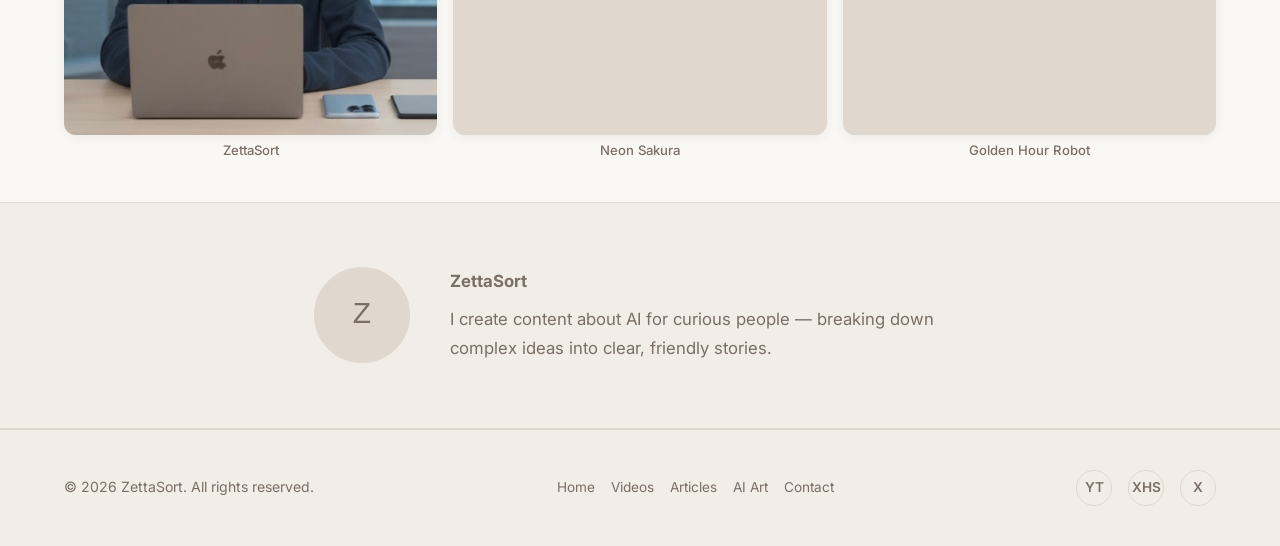
==== commit 7e20088b: "Implement 4 UX improvements 1. Skeleton loading: show shimmer cards/tiles while JSON content loads 2" ====
--- a/index.html
+++ b/index.html
@@ -6,6 +6,13 @@
   <meta name="description" content="ZettaSort — AI content creator. Videos, articles, and AI art exploring the future of artificial intelligence.">
   <title>ZettaSort — AI Content Creator</title>
   <link rel="icon" type="image/svg+xml" href="assets/icons/favicon.svg">
+  <!-- Open Graph -->
+  <meta property="og:type"        content="website">
+  <meta property="og:url"         content="https://zettasort.netlify.app/">
+  <meta property="og:title"       content="ZettaSort — AI Content Creator">
+  <meta property="og:description" content="Videos, articles, and AI art exploring the future of artificial intelligence. No hype, just honest discovery.">
+  <meta property="og:image"       content="https://zettasort.netlify.app/assets/icons/og-cover.png">
+  <meta name="twitter:card"       content="summary_large_image">
   <link rel="stylesheet" href="css/base.css">
   <link rel="stylesheet" href="css/layout.css">
   <link rel="stylesheet" href="css/components.css">
@@ -47,6 +54,8 @@
           I explore AI tools and make them feel human — no hype, just honest discovery.
         </p>
         <div class="hero__social-links">
+          <a class="btn btn--primary" href="articles.html"
+             data-i18n="home.hero.cta">Explore Articles →</a>
           <a class="btn btn--outline" href="https://www.youtube.com/@ZettaSort" target="_blank" rel="noopener"
              data-i18n="home.hero.yt">YouTube</a>
           <a class="btn btn--outline" href="https://www.xiaohongshu.com/user/profile/6729a3a4000000001d02c2bb?xsec_token=YByugDbW_jZWxoYH6QohM_JCKwJRqe5VmwM71KMIkJ3wg=&xsec_source=app_share&xhsshare=CopyLink&shareRedId=OD00OUQ4RT02NzUyOTgwNjdHOTlHN0hL&apptime=1772090564&share_id=cf8041309ef640d5a1a70d015d2a26c6" target="_blank" rel="noopener"
@@ -111,6 +120,13 @@
   <footer class="site-footer">
     <div class="footer__inner">
       <p class="footer__left" data-i18n="footer.copy">© 2026 ZettaSort. All rights reserved.</p>
+      <nav class="footer__nav" aria-label="Quick links">
+        <a href="index.html"    data-i18n="nav.home">Home</a>
+        <a href="videos.html"   data-i18n="nav.videos">Videos</a>
+        <a href="articles.html" data-i18n="nav.articles">Articles</a>
+        <a href="art.html"      data-i18n="nav.art">AI Art</a>
+        <a href="contact.html"  data-i18n="nav.contact">Contact</a>
+      </nav>
       <div class="footer__social" aria-label="Social media links">
         <a href="https://www.youtube.com/@ZettaSort" target="_blank" rel="noopener" aria-label="YouTube" title="YouTube">YT</a>
         <a href="https://www.xiaohongshu.com/user/profile/6729a3a4000000001d02c2bb?xsec_token=YByugDbW_jZWxoYH6QohM_JCKwJRqe5VmwM71KMIkJ3wg=&xsec_source=app_share&xhsshare=CopyLink&shareRedId=OD00OUQ4RT02NzUyOTgwNjdHOTlHN0hL&apptime=1772090564&share_id=cf8041309ef640d5a1a70d015d2a26c6" target="_blank" rel="noopener" aria-label="Xiaohongshu" title="Xiaohongshu">XHS</a>
--- a/css/layout.css
+++ b/css/layout.css
@@ -232,6 +232,21 @@
 }
 
 .footer__left { color: var(--color-text-muted); font-size: 0.88rem; }
+
+.footer__nav {
+  display: flex;
+  gap: var(--space-md);
+  flex-wrap: wrap;
+  align-items: center;
+}
+
+.footer__nav a {
+  font-size: 0.85rem;
+  color: var(--color-text-muted);
+  transition: color var(--transition-fast);
+}
+
+.footer__nav a:hover { color: var(--color-accent); }
 
 .footer__social {
   display: flex;
@@ -301,5 +316,6 @@
   .art-grid,
   .art-grid--preview { grid-template-columns: repeat(2, 1fr); }
   .footer__inner { flex-direction: column; text-align: center; }
+  .footer__nav { justify-content: center; }
   .page-main { padding-block: var(--space-xl); }
 }
--- a/css/components.css
+++ b/css/components.css
@@ -546,6 +546,39 @@
   font-size: 0.95rem;
 }
 
+/* ── Skeleton Loading ───────────────────────────────────────── */
+@keyframes skeleton-shimmer {
+  0%   { background-position: 200% 0; }
+  100% { background-position: -200% 0; }
+}
+
+.skeleton-shimmer {
+  background: linear-gradient(
+    90deg,
+    var(--color-surface) 25%,
+    var(--color-border)  50%,
+    var(--color-surface) 75%
+  );
+  background-size: 200% 100%;
+  animation: skeleton-shimmer 1.5s ease-in-out infinite;
+}
+
+.card--skeleton { pointer-events: none; }
+.card--skeleton .card__thumb { background: none; }
+
+.skeleton-line {
+  height: 13px;
+  border-radius: var(--radius-sm);
+  margin-top: var(--space-sm);
+}
+.skeleton-line--short { width: 38%; }
+.skeleton-line--med   { width: 72%; }
+.skeleton-line--long  { width: 90%; }
+
+@media (prefers-reduced-motion: reduce) {
+  .skeleton-shimmer { animation: none; }
+}
+
 /* ── Animations ─────────────────────────────────────────────── */
 @keyframes fadeInUp {
   from { opacity: 0; transform: translateY(22px); }
